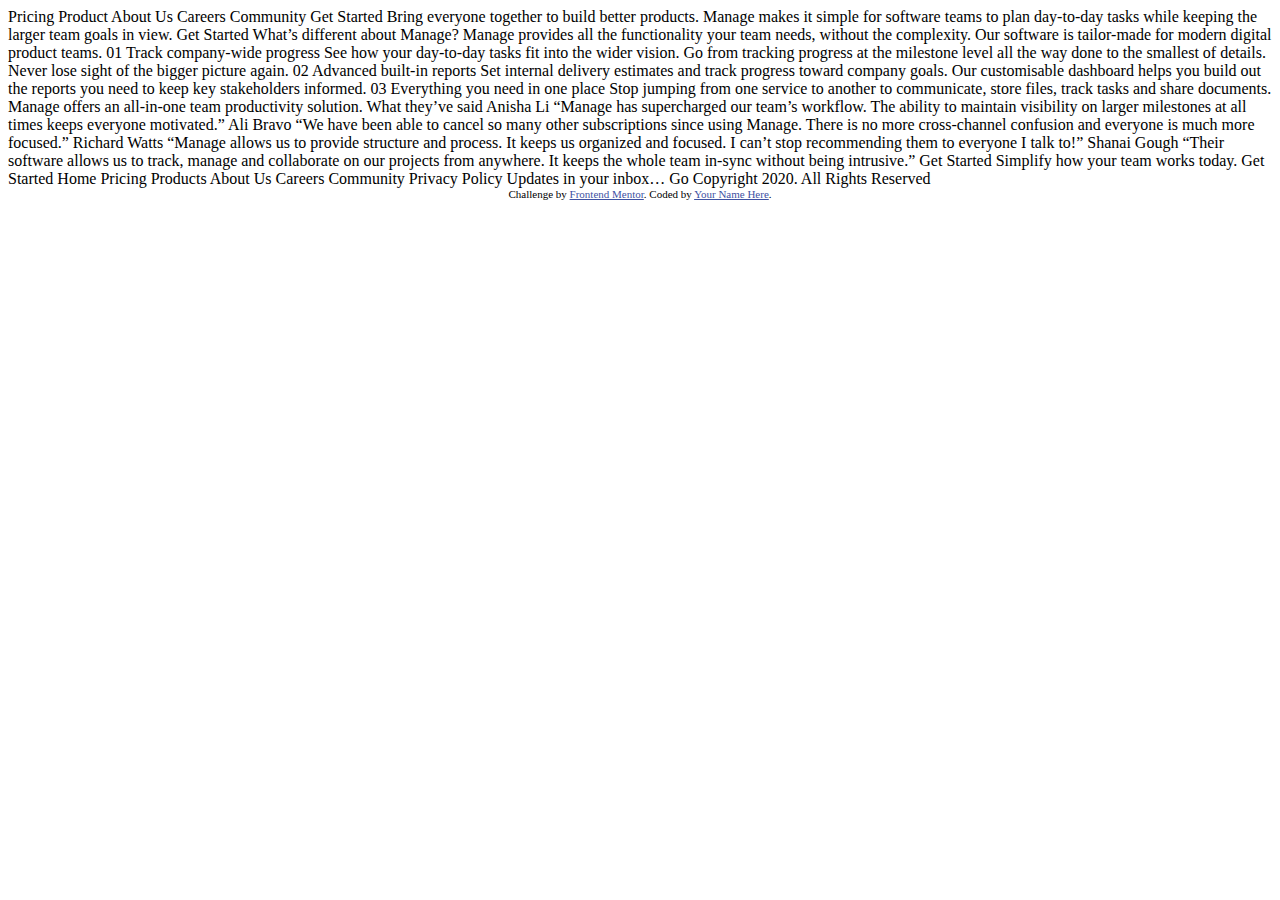
==== manage-landing-page-master/index.html @ 3b287435 "frist commit" ====
<!DOCTYPE html>
<html lang="en">
<head>
  <meta charset="UTF-8">
  <meta name="viewport" content="width=device-width, initial-scale=1.0"> <!-- displays site properly based on user's device -->

  <link rel="icon" type="image/png" sizes="32x32" href="./images/favicon-32x32.png">
  
  <title>Frontend Mentor | Manage landing page</title>

  <!-- Feel free to remove these styles or customise in your own stylesheet 👍 -->
  <style>
    .attribution { font-size: 11px; text-align: center; }
    .attribution a { color: hsl(228, 45%, 44%); }
  </style>
</head>
<body>

  Pricing
  Product
  About Us
  Careers
  Community

  Get Started

  Bring everyone together to build better products.

  Manage makes it simple for software teams to plan day-to-day 
  tasks while keeping the larger team goals in view.

  Get Started

  What’s different about Manage?

  Manage provides all the functionality your team needs, without 
  the complexity. Our software is tailor-made for modern digital 
  product teams. 

  01
  Track company-wide progress
  See how your day-to-day tasks fit into the wider vision. Go from 
  tracking progress at the milestone level all the way done to the 
  smallest of details. Never lose sight of the bigger picture again.

  02
  Advanced built-in reports
  Set internal delivery estimates and track progress toward company 
  goals. Our customisable dashboard helps you build out the reports 
  you need to keep key stakeholders informed.

  03
  Everything you need in one place
  Stop jumping from one service to another to communicate, store files, 
  track tasks and share documents. Manage offers an all-in-one team 
  productivity solution.

  What they’ve said

  Anisha Li
  “Manage has supercharged our team’s workflow. The ability to maintain 
  visibility on larger milestones at all times keeps everyone motivated.”

  Ali Bravo
  “We have been able to cancel so many other subscriptions since using 
  Manage. There is no more cross-channel confusion and everyone is much 
  more focused.”

  Richard Watts
  “Manage allows us to provide structure and process. It keeps us organized 
  and focused. I can’t stop recommending them to everyone I talk to!”

  Shanai Gough
  “Their software allows us to track, manage and collaborate on our projects 
  from anywhere. It keeps the whole team in-sync without being intrusive.”

  Get Started

  Simplify how your team works today.
  Get Started

  Home
  Pricing
  Products
  About Us
  Careers
  Community
  Privacy Policy

  Updates in your inbox…
  Go

  Copyright 2020. All Rights Reserved

  
  <div class="attribution">
    Challenge by <a href="https://www.frontendmentor.io?ref=challenge" target="_blank">Frontend Mentor</a>. 
    Coded by <a href="#">Your Name Here</a>.
  </div>
</body>
</html>
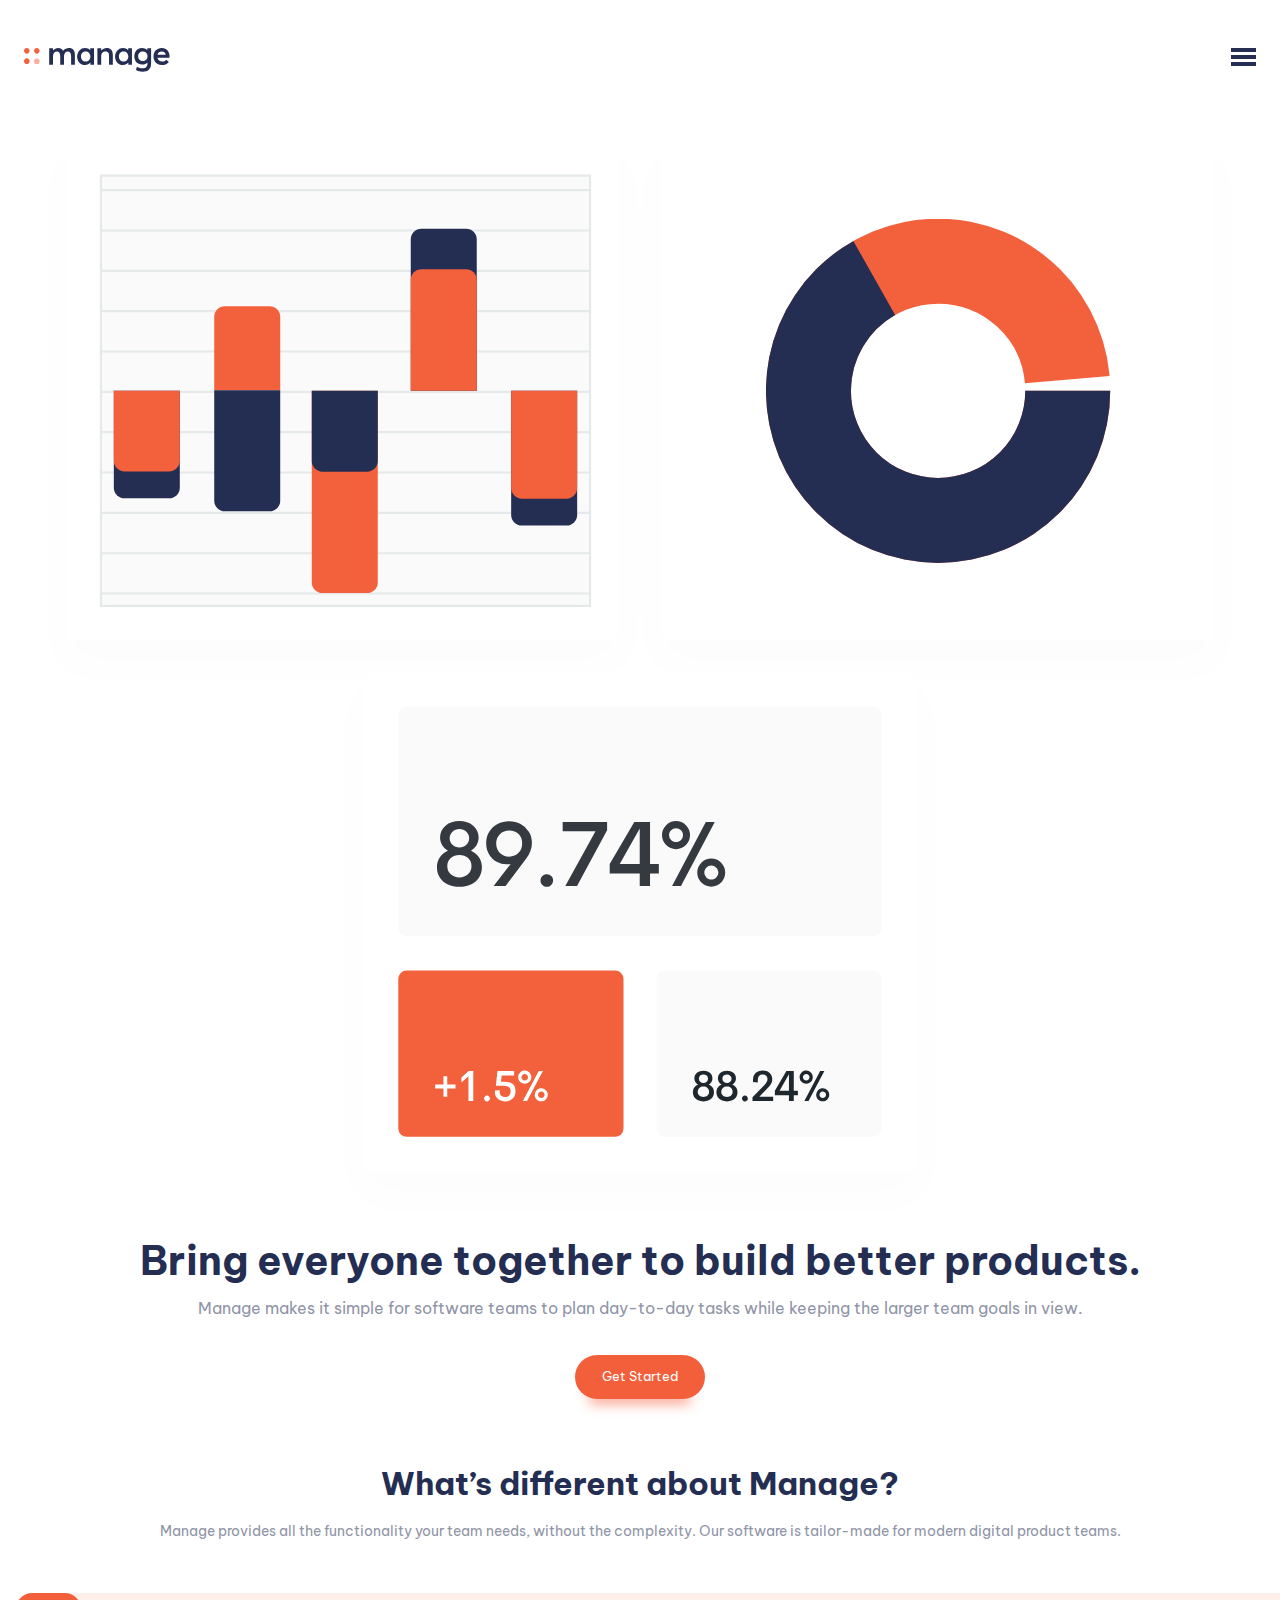
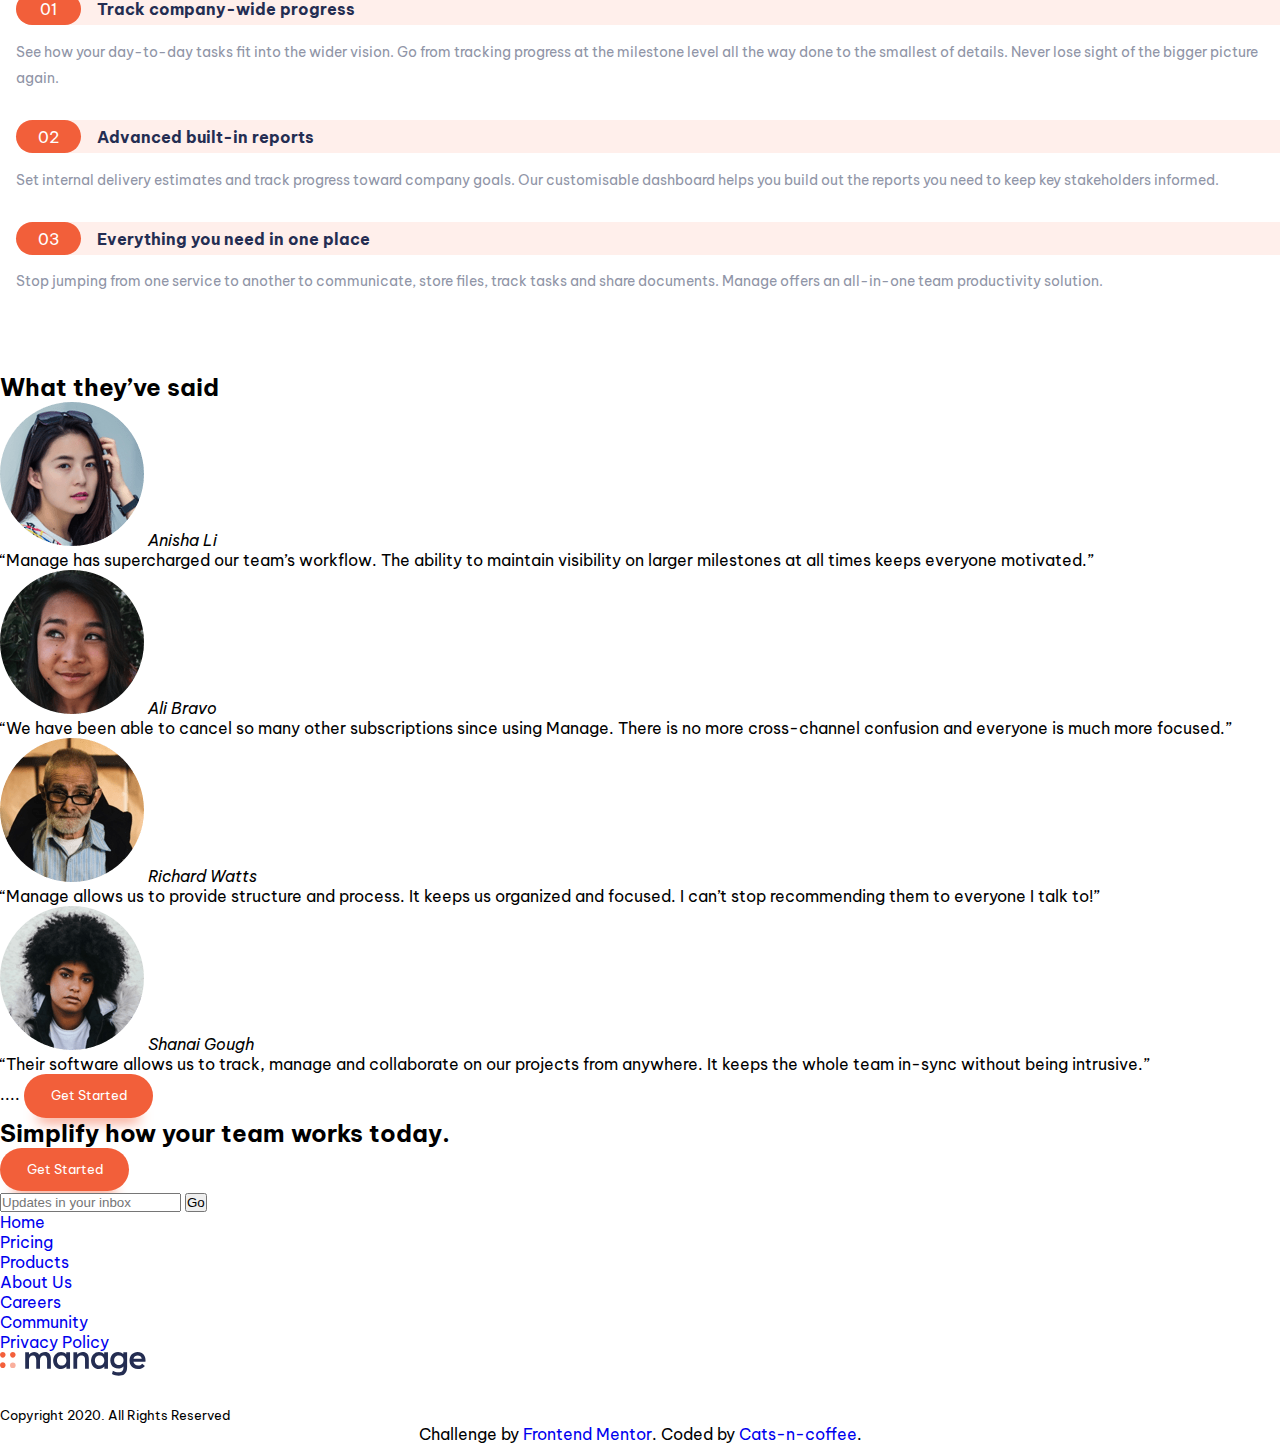
==== commit 7d5c4739: "revise h3s in section 2" ====
--- a/manage-landing-page-master/index.html
+++ b/manage-landing-page-master/index.html
@@ -5,17 +5,158 @@
   <meta name="viewport" content="width=device-width, initial-scale=1.0"> <!-- displays site properly based on user's device -->
 
   <link rel="icon" type="image/png" sizes="32x32" href="./images/favicon-32x32.png">
+
+  <link rel="stylesheet" type="text/css" href="design/css/main.css">
+
+  <script defer src="design/script.js"></script>
   
   <title>Frontend Mentor | Manage landing page</title>
-
-  <!-- Feel free to remove these styles or customise in your own stylesheet 👍 -->
-  <style>
-    .attribution { font-size: 11px; text-align: center; }
-    .attribution a { color: hsl(228, 45%, 44%); }
-  </style>
 </head>
 <body>
-
+<div id="container">
+  <header>
+    <img id="logo" src="images/logo.svg" width="146" height="24" alt="Manage logo">
+    <img id="open-menu" src="images/icon-hamburger.svg" alt="open menu">
+    <div id="mobile-menu-wrapper"></div>
+    <img id="close-menu" src="images/icon-close.svg" alt="close menu">
+    <nav class="header-nav">
+        <ul>
+          <li><a href="#">Pricing</a></li>
+          <li><a href="#">Product</a></li>
+          <li><a href="#">About Us</a></li>
+          <li><a href="#">Careers</a></li>
+          <li><a href="#">Community</a></li>
+        </ul>
+    </nav>
+    <a href="#" id="header-get-started"><button class="get-started-button">Get Started</button></a>
+  </header>
+  <main>
+    <section id="section-1">
+        <div class="section-1-introduction">
+          <h1>Bring everyone together to build better products.</h1>
+          <p>Manage makes it simple for software teams to plan day-to-day 
+            tasks while keeping the larger team goals in view.</p>
+          <a href="#"><button class="get-started-button">Get Started</button></a>
+        </div>
+        <img src="./images/illustration-intro.svg" width="580" height="525" alt="illustration graphs and charts">
+    </section>
+    <section id="section-2">
+        <div class="section-2-presentation">
+          <h2>What’s different about Manage?</h2>
+          <p>Manage provides all the functionality your team needs, without 
+            the complexity. Our software is tailor-made for modern digital 
+            product teams.
+          </p>
+        </div>
+        <div class="section-2-bullets-points">
+            <div class="bullet-point bullet-point-1">
+              <span data-number="01">01</span><!--
+              --><h3>Track company-wide progress</h3>
+              <p>See how your day-to-day tasks fit into the wider vision. Go from 
+                tracking progress at the milestone level all the way done to the 
+                smallest of details. Never lose sight of the bigger picture again.
+              </p>
+            </div>
+            <div class="bullet-point bullet-point-2">
+              <span data-number="02">02</span><!--
+              --><h3>Advanced built-in reports</h3>
+              <p>Set internal delivery estimates and track progress toward company 
+                goals. Our customisable dashboard helps you build out the reports 
+                you need to keep key stakeholders informed.
+              </p>
+            </div>
+            <div class="bullet-point bullet-point-3">
+              <span data-number="03">03</span><!--
+              --><h3>Everything you need in one place</h3>
+              <p>Stop jumping from one service to another to communicate, store files, 
+                track tasks and share documents. Manage offers an all-in-one team 
+                productivity solution.
+              </p>
+            </div>
+          
+        </div>
+    </section>
+    <section id="section-3">
+      <h2>What they’ve said</h2>
+      <div class="review-slider">
+          <article class="review" id="review-1">
+            <div class="review-top-div"></div>
+            <img src="images/avatar-anisha.png" alt="Anisha picture">
+            <cite>Anisha Li</cite>
+            <blockquote>“Manage has supercharged our team’s workflow. The ability to maintain 
+              visibility on larger milestones at all times keeps everyone motivated.”
+            </blockquote>
+          </article>
+          <article class="review" id="review-2">
+            <div class="review-top-div"></div>
+            <img src="images/avatar-ali.png" alt="Ali picture">
+            <cite>Ali Bravo</cite>
+            <blockquote>“We have been able to cancel so many other subscriptions since using 
+              Manage. There is no more cross-channel confusion and everyone is much 
+              more focused.”
+            </blockquote>
+          </article>
+          <article class="review" id="review-3">
+            <div class="review-top-div"></div>
+            <img src="images/avatar-richard.png" alt="Richard picture">
+            <cite>Richard Watts</cite>
+            <blockquote>“Manage allows us to provide structure and process. It keeps us organized 
+              and focused. I can’t stop recommending them to everyone I talk to!”
+            </blockquote>
+          </article>
+          <article class="review" id="review-4">
+            <div class="review-top-div"></div>
+            <img src="images/avatar-shanai.png" alt="Shanai picture">
+            <cite>Shanai Gough</cite>
+            <blockquote>“Their software allows us to track, manage and collaborate on our projects 
+              from anywhere. It keeps the whole team in-sync without being intrusive.”
+            </blockquote>
+          </article>
+      </div>
+      <span class="slide-number">....</span>
+      <a href="#"><button class="get-started-button">Get Started</button></a>
+    </section>
+    <section id="bottom-banner">
+      <h2>Simplify how your team works today.</h2>
+      <a href="#"><button class="get-started-button white-button">Get Started</button></a>
+    </section>
+  </main>
+  <footer>
+    <form action="" id="form-newsletter">
+      <label for="newsletter">
+        <input type="email" id="newsletter" placeholder="Updates in your inbox">
+      </label>
+      <button type="submit">Go</button>
+    </form>
+    <nav class="footer-nav-portal">
+      <ul>
+        <li><a href="#">Home</a></li>
+        <li><a href="#">Pricing</a></li>
+        <li><a href="#">Products</a></li>
+        <li><a href="#">About Us</a></li>
+      </ul>
+    </nav>
+    <nav class="footer-nav-company">
+      <ul>
+        <li><a href="#">Careers</a></li>
+        <li><a href="#">Community</a></li>
+        <li><a href="#">Privacy Policy</a></li>
+      </ul>
+    </nav>
+    <div class="all-logos">
+      <img src="images/logo.svg" alt="Manage logo">
+      <div class="social-media">
+        <img src="images/icon-facebook.svg" alt="facebook icon">
+        <img src="images/icon-youtube.svg" alt="youtube icon">
+        <img src="images/icon-twitter.svg" alt="twitter icon">
+        <img src="images/icon-pinterest.svg" alt="pinterest icon">
+        <img src="images/icon-instagram.svg" alt="instagram icon">
+      </div>
+    </div>
+    <small>Copyright 2020. All Rights Reserved</small>
+  </footer>
+</div>
+<!--
   Pricing
   Product
   About Us
@@ -92,10 +233,10 @@
 
   Copyright 2020. All Rights Reserved
 
-  
+-->
   <div class="attribution">
     Challenge by <a href="https://www.frontendmentor.io?ref=challenge" target="_blank">Frontend Mentor</a>. 
-    Coded by <a href="#">Your Name Here</a>.
+    Coded by <a href="#">Cats-n-coffee</a>.
   </div>
 </body>
 </html>--- a/manage-landing-page-master/design/css/main.css
+++ b/manage-landing-page-master/design/css/main.css
@@ -0,0 +1,2 @@
+@import url("https://fonts.googleapis.com/css2?family=Be+Vietnam:wght@400;500;700&display=swap");*{margin:0;padding:0;box-sizing:border-box}html{font-size:16px}body{font-family:"Be Vietnam",sans-serif;position:relative;padding-bottom:20px;overflow-x:hidden;min-height:100vh;width:100%}.attribution{position:absolute;bottom:0;width:100%;text-align:center}a{text-decoration:none}.get-started-button{font-family:"Be Vietnam",sans-serif;color:white;padding:1em 2em;border:none;border-radius:35px;background:#f25f3a;position:relative}.get-started-button::after{content:"";position:absolute;bottom:0;left:10%;width:80%;bottom:1px;z-index:-1;transform:scale(0.9);box-shadow:0px 0px 15px 4px #f25f3a}#container{height:100%;display:flex;flex-direction:column;overflow-x:hidden}header{display:flex;justify-content:space-between;align-items:flex-start;padding:3em 1.5em 1em 1.5em}header #logo{width:146px;height:24px}header #close-menu{display:none}header #mobile-menu-wrapper{display:none}header .header-nav{display:none}header #header-get-started{display:none}main{display:flex;flex-direction:column}#section-1{display:flex;flex-direction:column-reverse;justify-content:center;align-items:center;padding:2em 1.5em}#section-1 img{width:100%;height:100%;object-fit:contain}#section-1 .section-1-introduction{display:flex;flex-direction:column;justify-content:center;align-items:center}#section-1 .section-1-introduction h1{font-size:2.5em;color:#242d52;font-weight:700;text-align:center;padding-bottom:.2em}#section-1 .section-1-introduction p{font-weight:400;color:#9095a7;text-align:center;line-height:1.8em;padding-bottom:2em}#section-2{display:flex;flex-direction:column;padding:2em 0}#section-2 .section-2-presentation{padding:0 2em 2em 2em}#section-2 .section-2-presentation h2{font-size:2em;color:#242d52;text-align:center;padding-bottom:.5em}#section-2 .section-2-presentation p{font-weight:400;font-size:.9em;color:#9095a7;text-align:center;line-height:1.8em}#section-2 .section-2-bullets-points{padding:1em 0 1em 1em}#section-2 .section-2-bullets-points .bullet-point{display:grid;grid-template-columns:65px auto;grid-template-rows:auto auto;grid-template-areas:"number title" "paragraph paragraph"}#section-2 .section-2-bullets-points .bullet-point span{grid-area:number;background:#ffefeb;border-top-left-radius:30px;border-bottom-left-radius:30px;justify-self:center;align-self:center;padding:.4em 0;color:white;position:relative;width:100%}#section-2 .section-2-bullets-points .bullet-point span::before{content:attr(data-number);position:absolute;top:0;left:0;width:100%;height:100%;background:#f25f3a;border-radius:30px;color:white;display:flex;align-items:center;justify-content:center}#section-2 .section-2-bullets-points .bullet-point h3{grid-area:title;background:#ffefeb;color:#242d52;font-size:1em;justify-self:center;align-self:center;width:100%;padding:.4em 0 .4em 1em}#section-2 .section-2-bullets-points .bullet-point p{grid-area:paragraph;font-weight:400;font-size:.9em;color:#9095a7;text-align:left;line-height:1.8em;padding:1em .9em 2em 0}
+/*# sourceMappingURL=main.css.map */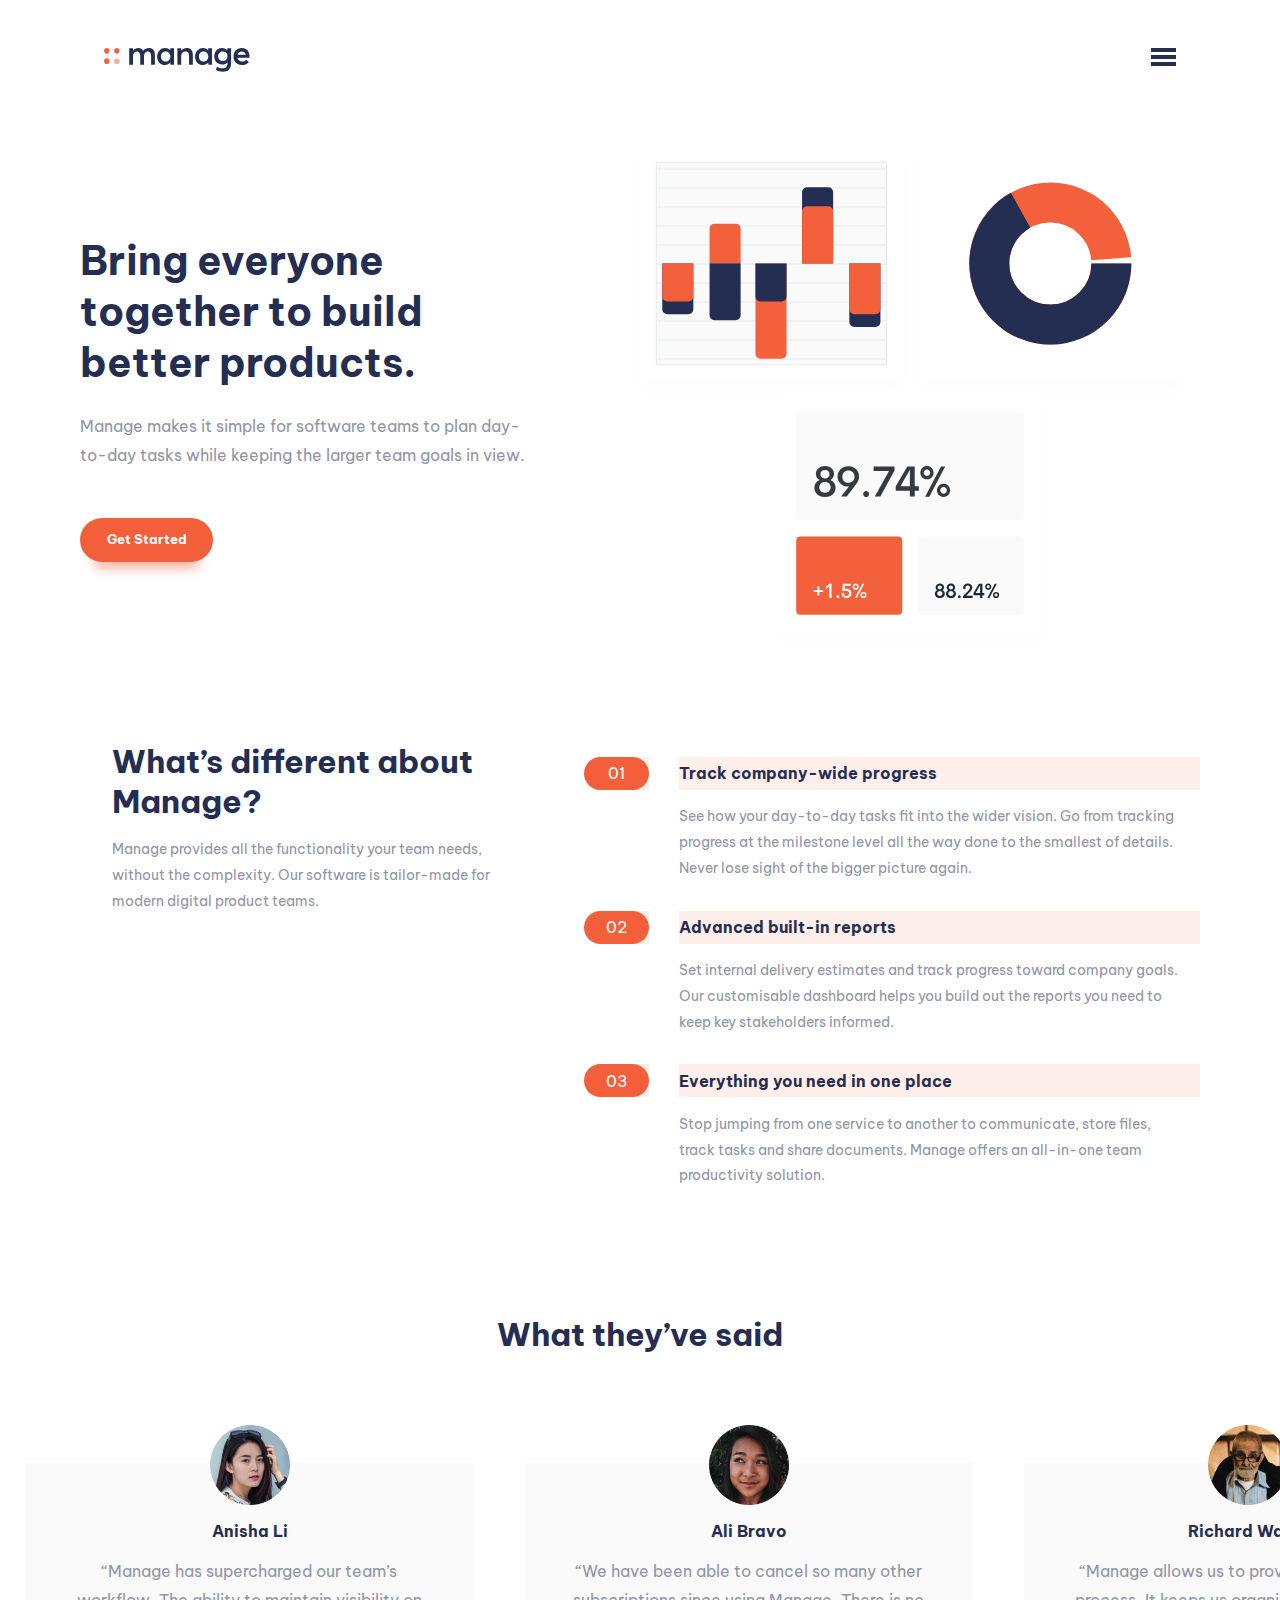
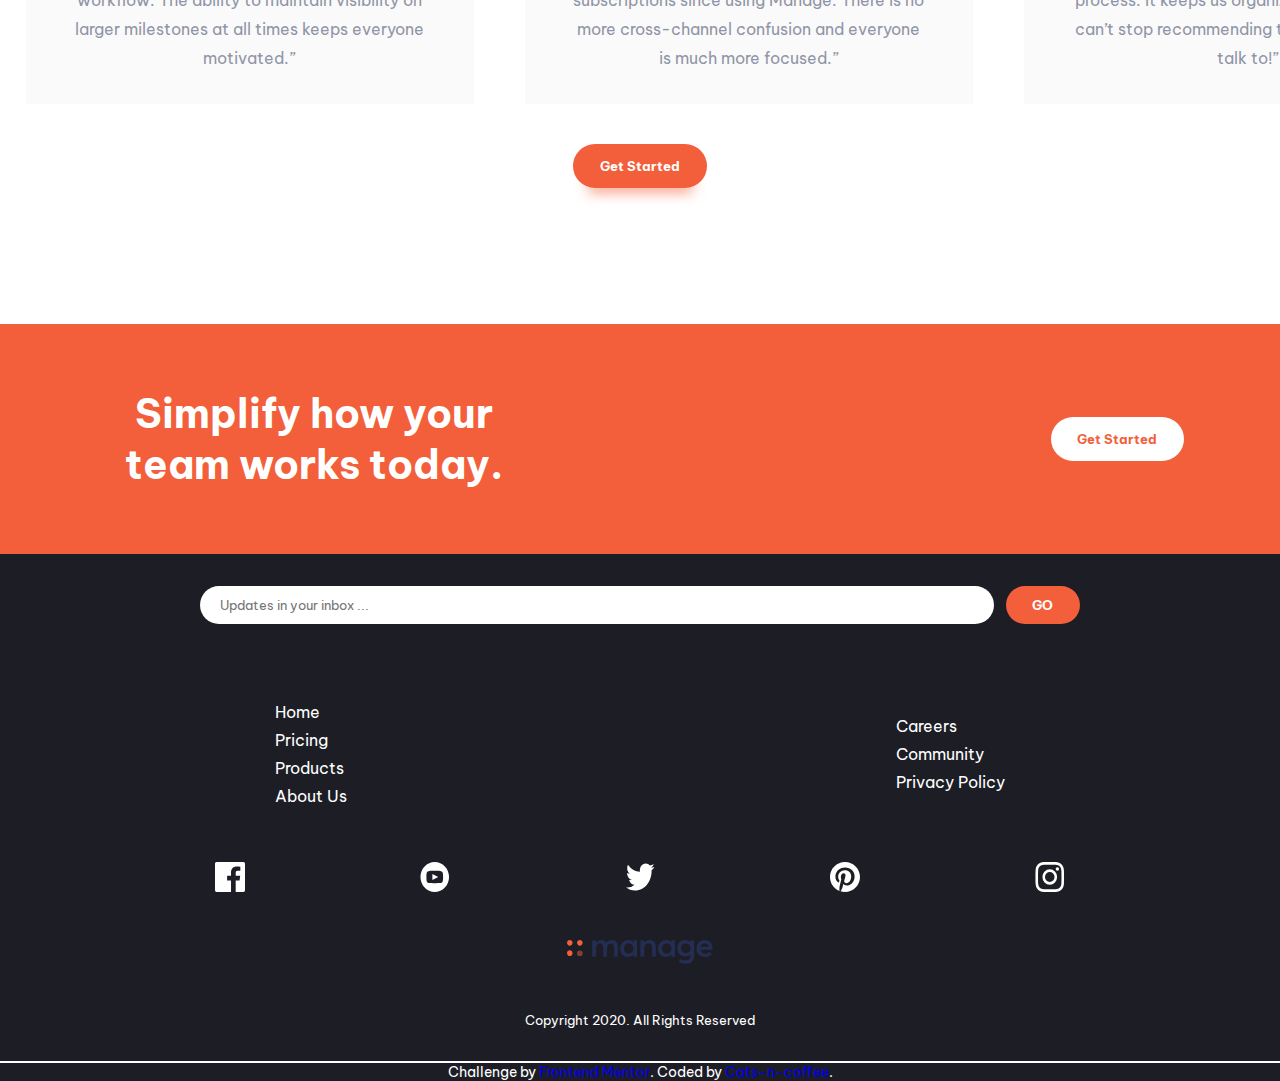
==== commit b7a53ee3: "scss partials, media queries" ====
--- a/manage-landing-page-master/index.html
+++ b/manage-landing-page-master/index.html
@@ -82,38 +82,51 @@
           <article class="review" id="review-1">
             <div class="review-top-div"></div>
             <img src="images/avatar-anisha.png" alt="Anisha picture">
-            <cite>Anisha Li</cite>
-            <blockquote>“Manage has supercharged our team’s workflow. The ability to maintain 
-              visibility on larger milestones at all times keeps everyone motivated.”
-            </blockquote>
+            <div class="review-bottom-div">
+              <cite>Anisha Li</cite>
+              <blockquote>“Manage has supercharged our team’s workflow. The ability to maintain 
+                visibility on larger milestones at all times keeps everyone motivated.”
+              </blockquote>
+            </div>
           </article>
           <article class="review" id="review-2">
             <div class="review-top-div"></div>
             <img src="images/avatar-ali.png" alt="Ali picture">
-            <cite>Ali Bravo</cite>
-            <blockquote>“We have been able to cancel so many other subscriptions since using 
-              Manage. There is no more cross-channel confusion and everyone is much 
-              more focused.”
-            </blockquote>
+            <div class="review-bottom-div">
+              <cite>Ali Bravo</cite>
+              <blockquote>“We have been able to cancel so many other subscriptions since using 
+                Manage. There is no more cross-channel confusion and everyone is much 
+                more focused.”
+              </blockquote>
+            </div>
           </article>
           <article class="review" id="review-3">
             <div class="review-top-div"></div>
             <img src="images/avatar-richard.png" alt="Richard picture">
-            <cite>Richard Watts</cite>
-            <blockquote>“Manage allows us to provide structure and process. It keeps us organized 
-              and focused. I can’t stop recommending them to everyone I talk to!”
-            </blockquote>
+            <div class="review-bottom-div">
+              <cite>Richard Watts</cite>
+              <blockquote>“Manage allows us to provide structure and process. It keeps us organized 
+                and focused. I can’t stop recommending them to everyone I talk to!”
+              </blockquote>
+            </div>
           </article>
           <article class="review" id="review-4">
             <div class="review-top-div"></div>
             <img src="images/avatar-shanai.png" alt="Shanai picture">
-            <cite>Shanai Gough</cite>
-            <blockquote>“Their software allows us to track, manage and collaborate on our projects 
-              from anywhere. It keeps the whole team in-sync without being intrusive.”
-            </blockquote>
-          </article>
-      </div>
-      <span class="slide-number">....</span>
+            <div class="review-bottom-div">
+              <cite>Shanai Gough</cite>
+              <blockquote>“Their software allows us to track, manage and collaborate on our projects 
+                from anywhere. It keeps the whole team in-sync without being intrusive.”
+              </blockquote>
+            </div>
+          </article>
+      </div>
+      <div class="slide-number">
+        <span class="slide-circle active"></span>
+        <span class="slide-circle"></span>
+        <span class="slide-circle"></span>
+        <span class="slide-circle"></span>
+      </div>
       <a href="#"><button class="get-started-button">Get Started</button></a>
     </section>
     <section id="bottom-banner">
@@ -123,34 +136,39 @@
   </main>
   <footer>
     <form action="" id="form-newsletter">
-      <label for="newsletter">
-        <input type="email" id="newsletter" placeholder="Updates in your inbox">
-      </label>
-      <button type="submit">Go</button>
+      <div class="input-div">
+        <label for="newsletter">
+          <input type="text" id="newsletter" placeholder="Updates in your inbox ...">
+        </label>
+        <button type="submit">Go</button>
+      </div>
+      <div id="error-div"></div>
     </form>
-    <nav class="footer-nav-portal">
-      <ul>
-        <li><a href="#">Home</a></li>
-        <li><a href="#">Pricing</a></li>
-        <li><a href="#">Products</a></li>
-        <li><a href="#">About Us</a></li>
-      </ul>
-    </nav>
-    <nav class="footer-nav-company">
-      <ul>
-        <li><a href="#">Careers</a></li>
-        <li><a href="#">Community</a></li>
-        <li><a href="#">Privacy Policy</a></li>
-      </ul>
-    </nav>
+    <div class="nav-bottom-page">
+      <nav class="footer-nav-portal">
+        <ul>
+          <li><a href="#">Home</a></li>
+          <li><a href="#">Pricing</a></li>
+          <li><a href="#">Products</a></li>
+          <li><a href="#">About Us</a></li>
+        </ul>
+      </nav>
+      <nav class="footer-nav-company">
+        <ul>
+          <li><a href="#">Careers</a></li>
+          <li><a href="#">Community</a></li>
+          <li><a href="#">Privacy Policy</a></li>
+        </ul>
+      </nav>
+    </div>
     <div class="all-logos">
       <img src="images/logo.svg" alt="Manage logo">
       <div class="social-media">
-        <img src="images/icon-facebook.svg" alt="facebook icon">
-        <img src="images/icon-youtube.svg" alt="youtube icon">
-        <img src="images/icon-twitter.svg" alt="twitter icon">
-        <img src="images/icon-pinterest.svg" alt="pinterest icon">
-        <img src="images/icon-instagram.svg" alt="instagram icon">
+        <img src="images/icon-facebook.svg" width="20" height="20" alt="facebook icon">
+        <img src="images/icon-youtube.svg" width="21" height="20" alt="youtube icon">
+        <img src="images/icon-twitter.svg" width="21" height="18" alt="twitter icon">
+        <img src="images/icon-pinterest.svg" width="20" height="20" alt="pinterest icon">
+        <img src="images/icon-instagram.svg" width="21" height="20" alt="instagram icon">
       </div>
     </div>
     <small>Copyright 2020. All Rights Reserved</small>
--- a/manage-landing-page-master/design/css/main.css
+++ b/manage-landing-page-master/design/css/main.css
@@ -1,2 +1,2 @@
-@import url("https://fonts.googleapis.com/css2?family=Be+Vietnam:wght@400;500;700&display=swap");*{margin:0;padding:0;box-sizing:border-box}html{font-size:16px}body{font-family:"Be Vietnam",sans-serif;position:relative;padding-bottom:20px;overflow-x:hidden;min-height:100vh;width:100%}.attribution{position:absolute;bottom:0;width:100%;text-align:center}a{text-decoration:none}.get-started-button{font-family:"Be Vietnam",sans-serif;color:white;padding:1em 2em;border:none;border-radius:35px;background:#f25f3a;position:relative}.get-started-button::after{content:"";position:absolute;bottom:0;left:10%;width:80%;bottom:1px;z-index:-1;transform:scale(0.9);box-shadow:0px 0px 15px 4px #f25f3a}#container{height:100%;display:flex;flex-direction:column;overflow-x:hidden}header{display:flex;justify-content:space-between;align-items:flex-start;padding:3em 1.5em 1em 1.5em}header #logo{width:146px;height:24px}header #close-menu{display:none}header #mobile-menu-wrapper{display:none}header .header-nav{display:none}header #header-get-started{display:none}main{display:flex;flex-direction:column}#section-1{display:flex;flex-direction:column-reverse;justify-content:center;align-items:center;padding:2em 1.5em}#section-1 img{width:100%;height:100%;object-fit:contain}#section-1 .section-1-introduction{display:flex;flex-direction:column;justify-content:center;align-items:center}#section-1 .section-1-introduction h1{font-size:2.5em;color:#242d52;font-weight:700;text-align:center;padding-bottom:.2em}#section-1 .section-1-introduction p{font-weight:400;color:#9095a7;text-align:center;line-height:1.8em;padding-bottom:2em}#section-2{display:flex;flex-direction:column;padding:2em 0}#section-2 .section-2-presentation{padding:0 2em 2em 2em}#section-2 .section-2-presentation h2{font-size:2em;color:#242d52;text-align:center;padding-bottom:.5em}#section-2 .section-2-presentation p{font-weight:400;font-size:.9em;color:#9095a7;text-align:center;line-height:1.8em}#section-2 .section-2-bullets-points{padding:1em 0 1em 1em}#section-2 .section-2-bullets-points .bullet-point{display:grid;grid-template-columns:65px auto;grid-template-rows:auto auto;grid-template-areas:"number title" "paragraph paragraph"}#section-2 .section-2-bullets-points .bullet-point span{grid-area:number;background:#ffefeb;border-top-left-radius:30px;border-bottom-left-radius:30px;justify-self:center;align-self:center;padding:.4em 0;color:white;position:relative;width:100%}#section-2 .section-2-bullets-points .bullet-point span::before{content:attr(data-number);position:absolute;top:0;left:0;width:100%;height:100%;background:#f25f3a;border-radius:30px;color:white;display:flex;align-items:center;justify-content:center}#section-2 .section-2-bullets-points .bullet-point h3{grid-area:title;background:#ffefeb;color:#242d52;font-size:1em;justify-self:center;align-self:center;width:100%;padding:.4em 0 .4em 1em}#section-2 .section-2-bullets-points .bullet-point p{grid-area:paragraph;font-weight:400;font-size:.9em;color:#9095a7;text-align:left;line-height:1.8em;padding:1em .9em 2em 0}
+@import url("https://fonts.googleapis.com/css2?family=Be+Vietnam:wght@400;500;700&display=swap");header{display:flex;justify-content:space-between;align-items:flex-start;padding:3em 1.5em 1em 1.5em;position:relative}header #logo{width:146px;height:24px}header #open-menu{display:block}header #close-menu{display:none;z-index:10}header #mobile-menu-wrapper{display:none;position:absolute;top:0;left:0;width:100vw;height:100vh;background:linear-gradient(to bottom, rgba(129,94,94,0.1), rgba(0,0,0,0.5))}header .header-nav{display:none;position:absolute;margin:4em auto;width:86%;height:auto}header .header-nav ul{display:flex;flex-direction:column;background:white;align-items:center;padding:1.5em 0;width:100%}header .header-nav ul li{list-style:none;padding:.7em 0}header .header-nav ul li a{color:#242d52;font-weight:700}header .header-nav ul li a:hover,header .header-nav ul li a:focus{color:#9095a7}header #header-get-started{display:none}#section-1{display:flex;flex-direction:column-reverse;justify-content:center;align-items:center;padding:2em 1.5em}#section-1 img{width:100%;height:100%;object-fit:contain}#section-1 .section-1-introduction{display:flex;flex-direction:column;justify-content:center;align-items:center}#section-1 .section-1-introduction h1{font-size:2.5em;color:#242d52;font-weight:700;text-align:center;padding-bottom:.2em}#section-1 .section-1-introduction p{font-weight:400;color:#9095a7;text-align:center;line-height:1.8em;padding-bottom:2em}#section-2{display:flex;flex-direction:column;padding:2em 0}#section-2 .section-2-presentation{padding:0 2em 2em 2em}#section-2 .section-2-presentation h2{font-size:2em;color:#242d52;text-align:center;padding-bottom:.5em}#section-2 .section-2-presentation p{font-weight:400;font-size:.9em;color:#9095a7;text-align:center;line-height:1.8em}#section-2 .section-2-bullets-points{padding:1em 0 0 1em}#section-2 .section-2-bullets-points .bullet-point{display:grid;grid-template-columns:65px auto;grid-template-rows:auto auto;grid-template-areas:"number title" "paragraph paragraph"}#section-2 .section-2-bullets-points .bullet-point span{grid-area:number;background:#ffefeb;border-top-left-radius:30px;border-bottom-left-radius:30px;justify-self:center;align-self:center;padding:.4em 0;color:white;position:relative;width:100%}#section-2 .section-2-bullets-points .bullet-point span::before{content:attr(data-number);position:absolute;top:0;left:0;width:100%;height:100%;background:#f25f3a;border-radius:30px;color:white;display:flex;align-items:center;justify-content:center}#section-2 .section-2-bullets-points .bullet-point h3{grid-area:title;background:#ffefeb;color:#242d52;font-size:1em;justify-self:center;align-self:center;width:100%;padding:.4em 0 .4em 1em}#section-2 .section-2-bullets-points .bullet-point p{grid-area:paragraph;font-weight:400;font-size:.9em;color:#9095a7;text-align:left;line-height:1.8em;padding:1em .9em 2em 0}#section-3{display:flex;flex-direction:column}#section-3 h2{font-size:2em;color:#242d52;text-align:center;padding-bottom:2em}#section-3 .review-slider{display:flex;overflow-x:scroll}#section-3 .review-slider .review{flex:1 0 90%;display:flex;flex-direction:column;position:relative;background:#fafafa;margin:45px 5% 0 5%;padding:2em 1em}#section-3 .review-slider .review img{margin:0 auto;margin-top:-70px;width:80px;clip-path:circle(100px at center);object-fit:scale-down;background:transparent}#section-3 .review-slider .review .review-bottom-div{display:flex;flex-direction:column;justify-content:center;align-items:center}#section-3 .review-slider .review .review-bottom-div cite{text-align:center;font-style:normal;color:#242d52;font-weight:700;padding:1em 0}#section-3 .review-slider .review .review-bottom-div blockquote{text-align:center;color:#9095a7;font-weight:400;line-height:1.8em}#section-3 .slide-number{margin:0 auto;display:flex;gap:5px;padding-top:1.5em}#section-3 .slide-number .slide-circle{height:10px;width:10px;border-radius:50%;border:1px solid #f25f3a}#section-3 .slide-number .active{background:#f25f3a}#section-3 a{margin:0 auto;padding:2.5em 0}#bottom-banner{height:auto;background:#f25f3a;display:flex;flex-direction:column;gap:1.5em;padding:5em 2em;position:relative}#bottom-banner h2{color:white;font-size:2.5em;font-weight:700;text-align:center}#bottom-banner a{text-align:center}#bottom-banner a button{background-color:white;color:#f25f3a}#bottom-banner a button:hover,#bottom-banner a button:focus{color:#ef927b}#bottom-banner::before{position:absolute;content:'';width:94px;height:302px;background-image:url("/images/bg-simplify-section-mobile.svg");background-position:top left;background-repeat:no-repeat;background-size:contain;margin:-30px 0 0 -30px}footer{display:flex;flex-direction:column;background:#1d1e25;gap:3em;padding:2em 0}footer form{text-align:center}footer form .input-div label{padding-right:.5em}footer form .input-div input{border-radius:35px;padding:.8em 1.5em;border:none;width:62%;font-family:"Be Vietnam",sans-serif;color:#9095a7}footer form .input-div button{text-transform:uppercase;padding:.8em 2em;font-family:"Be Vietnam",sans-serif;color:white;border:none;border-radius:35px;background:#f25f3a;font-weight:700;position:relative}footer form .input-div button:hover,footer form .input-div button:focus{background:#ef927b}footer form #error-div{height:30px;width:80%;margin:0 auto;padding:.5em 0 0 3em;color:#f25f3a;text-align:left}footer .nav-bottom-page{display:flex;justify-content:space-around;align-items:center}footer .nav-bottom-page ul li{list-style:none;padding-bottom:.5em}footer .nav-bottom-page ul li a{color:white}footer .nav-bottom-page ul li a:hover,footer .nav-bottom-page ul li a:focus{color:#f25f3a}footer .all-logos{display:flex;flex-direction:column-reverse;justify-content:center;align-items:center;gap:3em}footer .all-logos .social-media{width:80%;display:flex;flex-grow:1;justify-content:space-around}footer .all-logos .social-media img{width:30px;height:30px}footer small{text-align:center;color:white}@media screen and (min-width: 600px){#container::before{max-width:80%;max-height:80%}}@media screen and (min-width: 800px){#container{padding:0 5rem}#section-1{flex-direction:row;gap:5rem;padding:3rem 0}#section-1 .section-1-introduction{align-items:flex-start;gap:1rem}#section-1 .section-1-introduction h1{text-align:left}#section-1 .section-1-introduction p{text-align:left}#section-1 img{height:auto}#section-2{flex-direction:row;padding:2rem 0}#section-2 .section-2-presentation h2{text-align:left}#section-2 .section-2-presentation p{text-align:left}#section-2 .section-2-bullets-points .bullet-point{grid-template-columns:95px 1fr;grid-template-rows:auto auto;grid-template-areas:"number title" ". para"}#section-2 .section-2-bullets-points .bullet-point span{grid-area:number;width:65px;justify-self:flex-start}#section-2 .section-2-bullets-points .bullet-point h3{grid-area:title;padding-left:0px}#section-2 .section-2-bullets-points .bullet-point p{grid-area:para}#section-3{padding-top:4em;padding-bottom:6em}#section-3 .review-slider{margin:0 -5rem}#section-3 .review-slider .review{flex:1 0 35%;margin:45px 2% 0 2%;padding:2em 3em}#section-3 .slide-number{display:none}#bottom-banner{margin:0 -5rem;flex-direction:row;justify-content:space-between;align-items:center;padding:4em 6em}#bottom-banner h2{width:40%}footer{margin:0 -5rem}}*{margin:0;padding:0;box-sizing:border-box}html{font-size:16px}body{font-family:"Be Vietnam",sans-serif;position:relative;padding-bottom:20px;overflow-x:hidden;min-height:100vh;width:100%}.attribution{position:absolute;bottom:0;width:100%;text-align:center;background:#1d1e25;color:white;font-size:.9em}a{text-decoration:none}.error{border:1px solid #f25f3a;color:#f25f3a}.get-started-button{font-family:"Be Vietnam",sans-serif;color:white;padding:1em 2em;border:none;border-radius:35px;background:#f25f3a;font-weight:700;position:relative}.get-started-button::after{content:"";position:absolute;bottom:0;left:10%;width:80%;bottom:1px;z-index:-1;transform:scale(0.9);box-shadow:0px 0px 15px 4px #f25f3a}.get-started-button:hover,.get-started-button:focus{background:#ef927b}#container{height:100%;display:flex;flex-direction:column;overflow-x:hidden;position:relative}#container::before{position:absolute;content:'';background:url("/images/bg-tablet-pattern.svg") no-repeat top -50px right -90px;background-size:contain;width:100%;height:100%;z-index:-5}#container::after{position:absolute;content:'';background-image:url("/images/bg-tablet-pattern.svg");background-position:top 20% right -220px;background-repeat:no-repeat;background-size:contain;width:100%;height:100%;z-index:-5}main{display:flex;flex-direction:column}
 /*# sourceMappingURL=main.css.map */